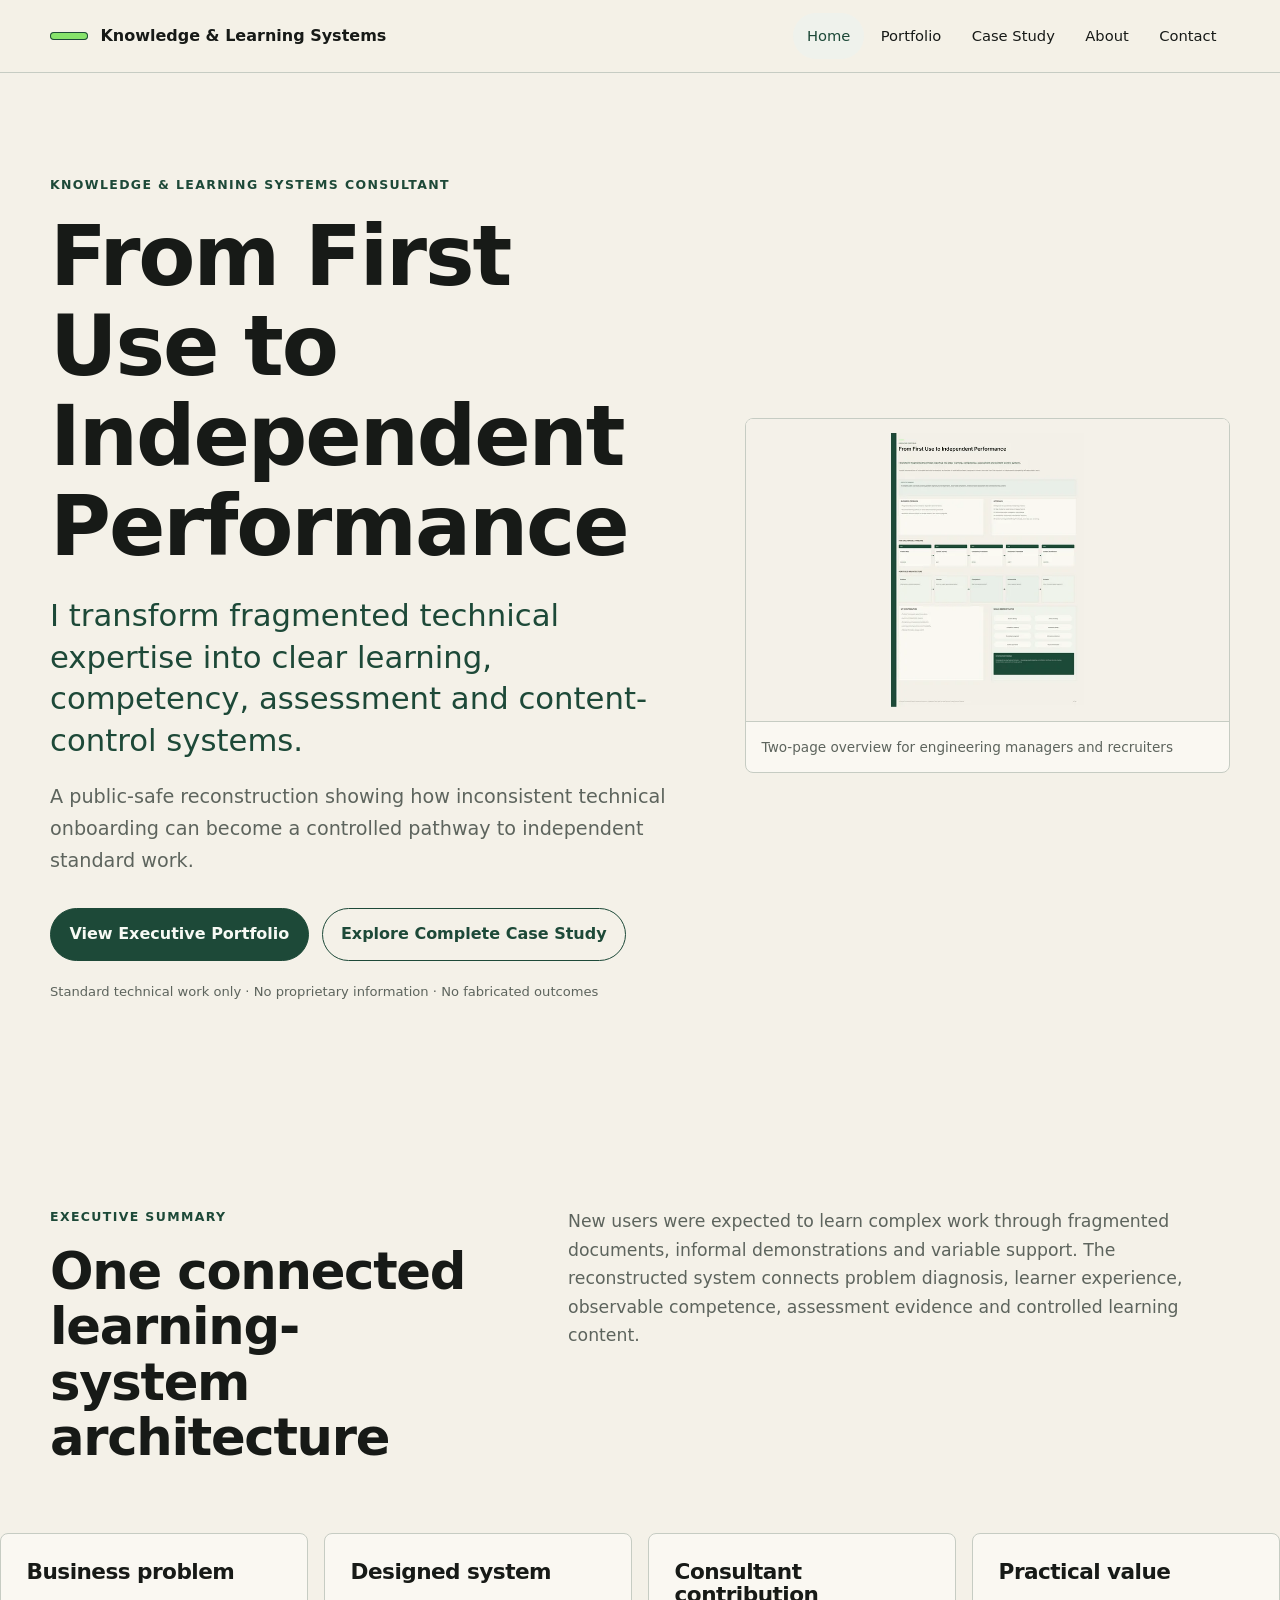
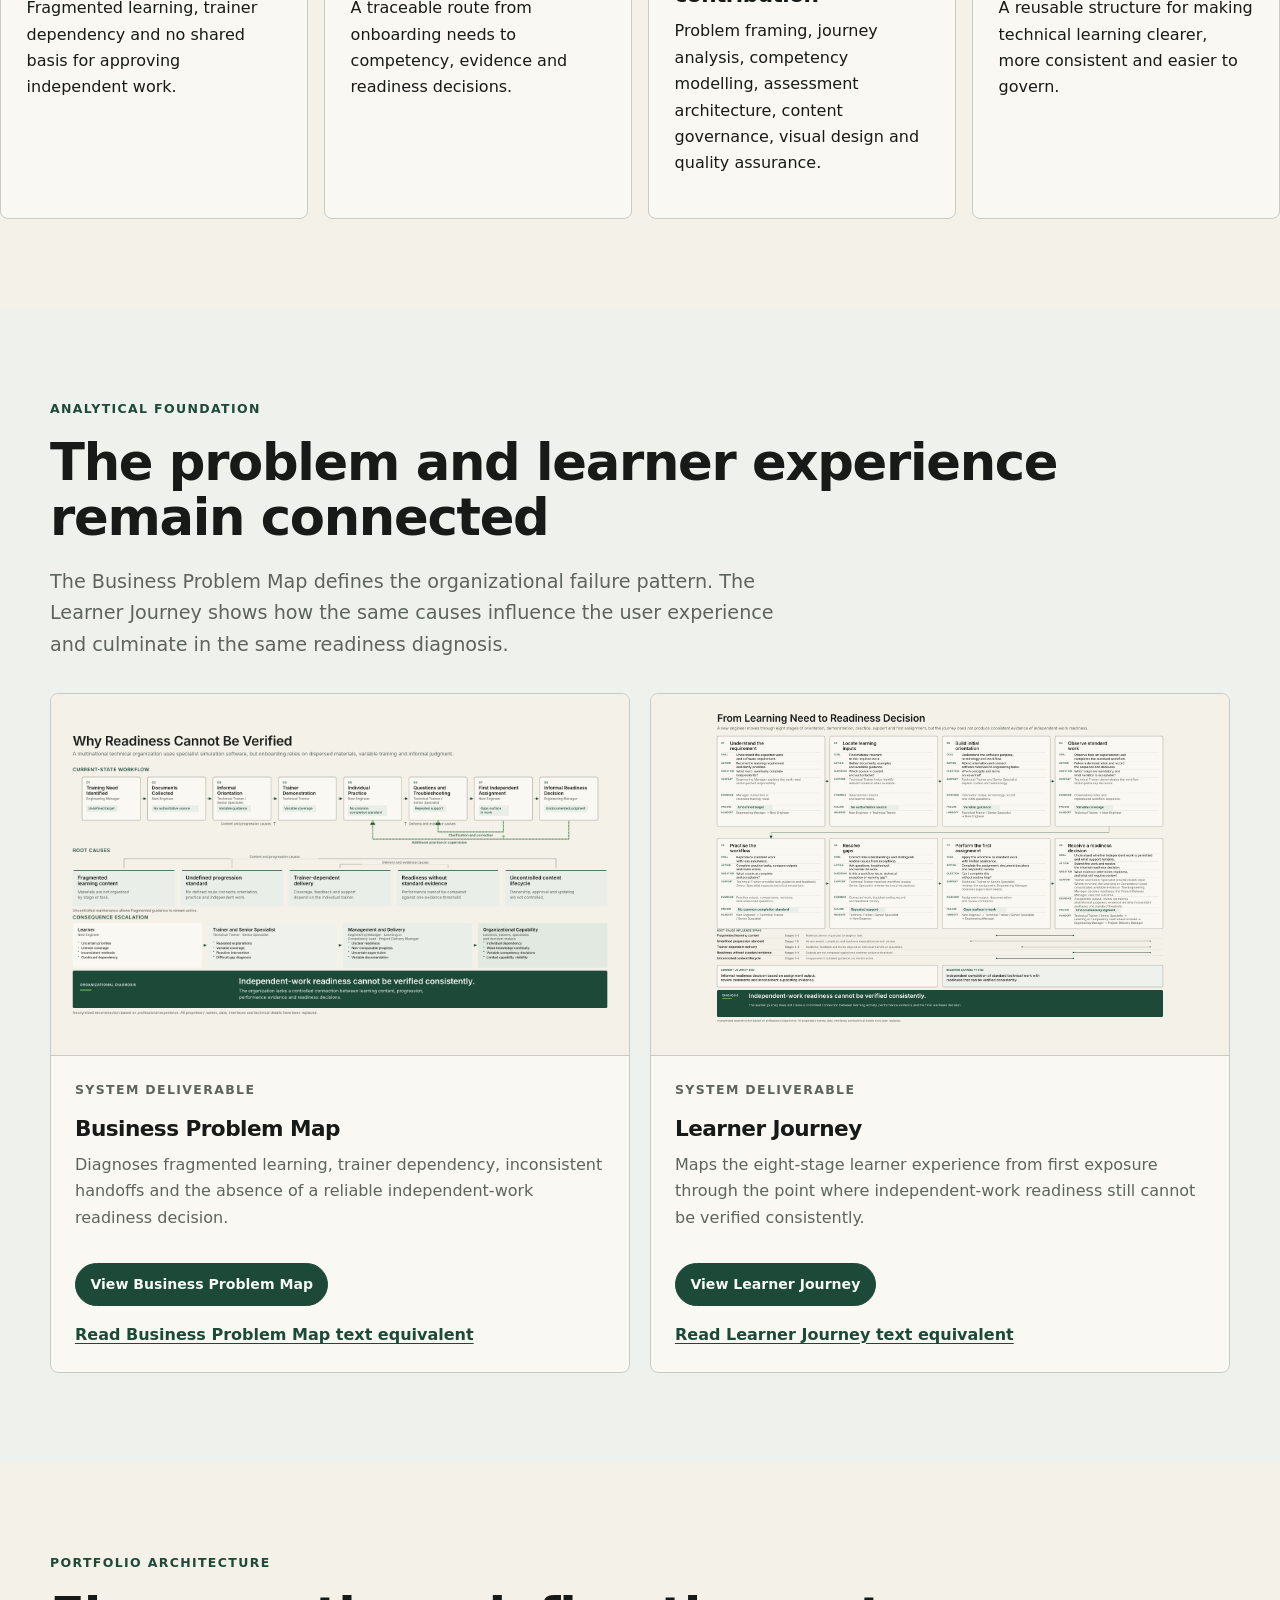
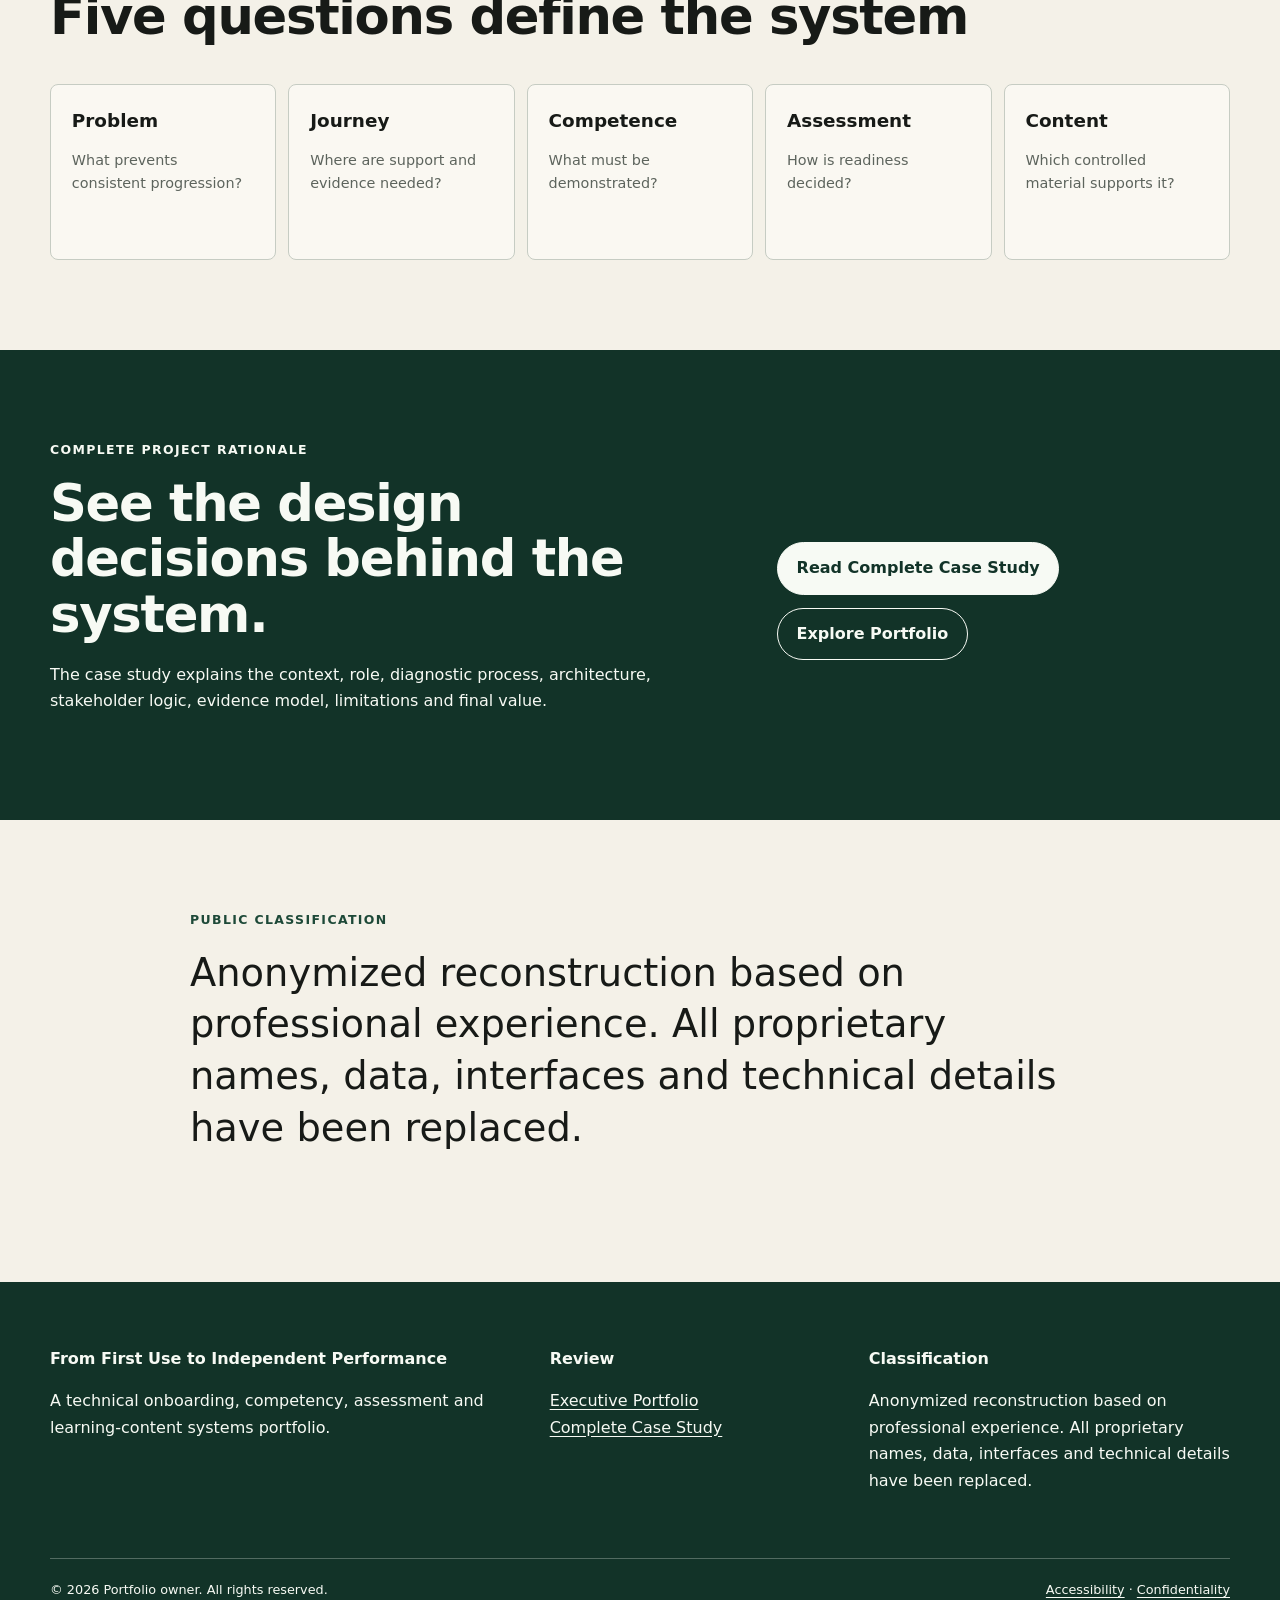
==== index.html @ 9b37e580 "Add files via upload" ====
<!doctype html>
<html lang="en">
<head>
  <meta charset="utf-8">
  <meta name="viewport" content="width=device-width, initial-scale=1">
  <title>From First Use to Independent Performance</title>
  <meta name="description" content="Recruiter-focused consulting portfolio for technical onboarding, competency architecture, assessment design and controlled learning content.">
  <meta name="robots" content="index, follow">
  <meta name="theme-color" content="#1D4938">
  <link rel="canonical" href="https://mushfigy.github.io/knowledge-learning-systems-portfolio/">
  <link rel="icon" href="favicon.svg" type="image/svg+xml">
  <link rel="icon" href="favicon-32.png" sizes="32x32" type="image/png">
  <link rel="apple-touch-icon" href="apple-touch-icon.png">
  <link rel="manifest" href="site.webmanifest">
  <link rel="stylesheet" href="styles.css">
  <meta property="og:type" content="website">
  <meta property="og:title" content="From First Use to Independent Performance">
  <meta property="og:description" content="Recruiter-focused consulting portfolio for technical onboarding, competency architecture, assessment design and controlled learning content.">
  <meta property="og:url" content="https://mushfigy.github.io/knowledge-learning-systems-portfolio/">
  <meta property="og:image" content="https://mushfigy.github.io/knowledge-learning-systems-portfolio/og-image.png">
  <meta property="og:image:width" content="1200">
  <meta property="og:image:height" content="630">
  <meta property="og:site_name" content="From First Use to Independent Performance">
  <meta name="twitter:card" content="summary_large_image">
  <meta name="twitter:title" content="From First Use to Independent Performance">
  <meta name="twitter:description" content="Recruiter-focused consulting portfolio for technical onboarding, competency architecture, assessment design and controlled learning content.">
  <meta name="twitter:image" content="https://mushfigy.github.io/knowledge-learning-systems-portfolio/og-image.png">
</head>
<body>
<a class="skip-link" href="#main-content">Skip to main content</a>
<header class="site-header">
  <div class="container header-inner">
    <a class="site-mark" href="index.html" aria-label="From First Use to Independent Performance — home">
      <span class="site-mark__bar" aria-hidden="true"></span>
      <span>Knowledge &amp; Learning Systems</span>
    </a>
    <nav aria-label="Primary navigation"><ul class="nav-list"><li><a href="index.html" aria-current="page">Home</a></li>
<li><a href="portfolio.html">Portfolio</a></li>
<li><a href="case-study.html">Case Study</a></li>
<li><a href="about.html">About</a></li>
<li><a href="contact.html">Contact</a></li></ul></nav>
  </div>
</header>
<main id="main-content">
<section class="hero"><div class="container hero-grid"><div class="hero-copy"><p class="eyebrow">Knowledge &amp; Learning Systems Consultant</p><h1>From First Use to Independent Performance</h1><p class="hero-value">I transform fragmented technical expertise into clear learning, competency, assessment and content-control systems.</p><p class="hero-summary">A public-safe reconstruction showing how inconsistent technical onboarding can become a controlled pathway to independent standard work.</p><div class="button-row"><a class="button" href="Executive_Portfolio.pdf">View Executive Portfolio</a><a class="button button--secondary" href="case-study.html">Explore Complete Case Study</a></div><p class="microcopy">Standard technical work only · No proprietary information · No fabricated outcomes</p></div><figure class="hero-visual"><img src="Executive_Portfolio.webp" alt="First page of the recruiter-first executive portfolio"><figcaption>Two-page overview for engineering managers and recruiters</figcaption></figure></div></section>
<section class="section"><div class="container split-intro"><div><p class="eyebrow">Executive summary</p><h2>One connected learning-system architecture</h2></div><div class="prose"><p>New users were expected to learn complex work through fragmented documents, informal demonstrations and variable support. The reconstructed system connects problem diagnosis, learner experience, observable competence, assessment evidence and controlled learning content.</p></div></div><div class="summary-grid summary-grid--four"><article class="summary-card"><h3>Business problem</h3><p>Fragmented learning, trainer dependency and no shared basis for approving independent work.</p></article><article class="summary-card"><h3>Designed system</h3><p>A traceable route from onboarding needs to competency, evidence and readiness decisions.</p></article><article class="summary-card"><h3>Consultant contribution</h3><p>Problem framing, journey analysis, competency modelling, assessment architecture, content governance, visual design and quality assurance.</p></article><article class="summary-card"><h3>Practical value</h3><p>A reusable structure for making technical learning clearer, more consistent and easier to govern.</p></article></div></section>
<section class="section section--muted"><div class="container"><p class="eyebrow">Analytical foundation</p><h2>The problem and learner experience remain connected</h2><p class="section-intro">The Business Problem Map defines the organizational failure pattern. The Learner Journey shows how the same causes influence the user experience and culminate in the same readiness diagnosis.</p><div class="gallery-grid gallery-grid--two"><article class="deliverable-card" id="business-problem-map">
  <div class="deliverable-card__image"><img src="Business_Problem_Map.png" alt="Business Problem Map showing the fragmented onboarding workflow, stakeholder dependencies, failure points and readiness gap." loading="lazy"></div>
  <div class="deliverable-card__content"><p class="eyebrow">System deliverable</p><h3>Business Problem Map</h3><p>Diagnoses fragmented learning, trainer dependency, inconsistent handoffs and the absence of a reliable independent-work readiness decision.</p><div class="card-actions"><a class="button button--small" href="Business_Problem_Map.pdf">View Business Problem Map</a><a class="text-link" href="Business_Problem_Map_Public_Copy.txt">Read Business Problem Map text equivalent</a></div></div>
</article><article class="deliverable-card" id="learner-journey">
  <div class="deliverable-card__image"><img src="Learner_Journey.png" alt="Learner Journey showing eight stages, support needs, root-cause influence spans, journey-end comparison and the readiness diagnosis." loading="lazy"></div>
  <div class="deliverable-card__content"><p class="eyebrow">System deliverable</p><h3>Learner Journey</h3><p>Maps the eight-stage learner experience from first exposure through the point where independent-work readiness still cannot be verified consistently.</p><div class="card-actions"><a class="button button--small" href="Learner_Journey.pdf">View Learner Journey</a><a class="text-link" href="Learner_Journey_Public_Copy.txt">Read Learner Journey text equivalent</a></div></div>
</article></div></div></section>
<section class="section"><div class="container"><p class="eyebrow">Portfolio architecture</p><h2>Five questions define the system</h2><div class="architecture-flow"><div><strong>Problem</strong><p>What prevents consistent progression?</p></div><div><strong>Journey</strong><p>Where are support and evidence needed?</p></div><div><strong>Competence</strong><p>What must be demonstrated?</p></div><div><strong>Assessment</strong><p>How is readiness decided?</p></div><div><strong>Content</strong><p>Which controlled material supports it?</p></div></div></div></section>
<section class="section section--dark"><div class="container cta-grid"><div><p class="eyebrow eyebrow--light">Complete project rationale</p><h2>See the design decisions behind the system.</h2><p>The case study explains the context, role, diagnostic process, architecture, stakeholder logic, evidence model, limitations and final value.</p></div><div class="button-row"><a class="button button--light" href="Complete_Case_Study.pdf">Read Complete Case Study</a><a class="button button--outline-light" href="portfolio.html">Explore Portfolio</a></div></div></section>
<section class="section"><div class="container statement"><p class="eyebrow">Public classification</p><p class="statement-copy">Anonymized reconstruction based on professional experience. All proprietary names, data, interfaces and technical details have been replaced.</p></div></section>
</main>
<footer class="site-footer">
  <div class="container footer-grid">
    <div><p class="footer-title">From First Use to Independent Performance</p><p>A technical onboarding, competency, assessment and learning-content systems portfolio.</p></div>
    <div><p class="footer-title">Review</p><p><a href="Executive_Portfolio.pdf">Executive Portfolio</a><br><a href="Complete_Case_Study.pdf">Complete Case Study</a></p></div>
    <div><p class="footer-title">Classification</p><p>Anonymized reconstruction based on professional experience. All proprietary names, data, interfaces and technical details have been replaced.</p></div>
  </div>
  <div class="container footer-bottom"><span>© 2026 Portfolio owner. All rights reserved.</span><span><a href="contact.html#accessibility">Accessibility</a> · <a href="contact.html#confidentiality">Confidentiality</a></span></div>
</footer>
</body>
</html>
---- styles.css ----
/* Project 1 — final public website */
:root{--bg:#F4F1E8;--text:#171A17;--green:#1D4938;--green-deep:#123328;--accent:#86E36B;--surface:#FAF8F2;--surface-muted:#EFF2EC;--surface-mid:#E2E9E0;--secondary:#5D645D;--rule:#C6CCC3;--white:#F7FAF4;--max-width:1180px;--radius:8px}
*,*::before,*::after{box-sizing:border-box}html{scroll-behavior:smooth}body{margin:0;background:var(--bg);color:var(--text);font-family:"Inter",ui-sans-serif,system-ui,-apple-system,"Segoe UI",sans-serif;font-size:1rem;line-height:1.65;text-rendering:optimizeLegibility}img{display:block;max-width:100%;height:auto}a{color:var(--green);text-underline-offset:.2em}a:hover{text-decoration-thickness:2px}:focus-visible{outline:3px solid var(--accent);outline-offset:4px}.container{width:min(calc(100% - 2rem),var(--max-width));margin-inline:auto}.skip-link{position:absolute;top:-5rem;left:1rem;z-index:1000;padding:.75rem 1rem;background:var(--green-deep);color:var(--white)}.skip-link:focus{top:1rem}.site-header{position:sticky;top:0;z-index:50;border-bottom:1px solid var(--rule);background:rgba(244,241,232,.96)}.header-inner{min-height:4.5rem;display:flex;align-items:center;justify-content:space-between;gap:2rem}.site-mark{display:inline-flex;align-items:center;gap:.75rem;color:var(--text);font-weight:600;text-decoration:none}.site-mark__bar{display:inline-block;width:2.4rem;height:.45rem;border-radius:999px;background:var(--accent);box-shadow:inset 0 0 0 1px var(--green)}.nav-list{display:flex;flex-wrap:wrap;gap:.2rem;margin:0;padding:0;list-style:none}.nav-list a{display:block;padding:.65rem .85rem;border-radius:999px;color:var(--text);font-size:.92rem;font-weight:500;text-decoration:none}.nav-list a:hover,.nav-list a[aria-current="page"]{background:var(--surface-muted);color:var(--green)}.hero,.page-hero{padding:clamp(4rem,8vw,8rem) 0}.hero{min-height:76vh;display:grid;align-items:center}.hero-grid,.page-hero-grid{display:grid;grid-template-columns:minmax(0,1.12fr) minmax(320px,.88fr);gap:clamp(2.5rem,6vw,6rem);align-items:center}h1,h2,h3{margin-top:0;line-height:1.08;letter-spacing:-.025em}h1{max-width:14ch;margin-bottom:1.5rem;font-size:clamp(3rem,6.5vw,6rem);font-weight:600}.page-hero h1{max-width:18ch;font-size:clamp(2.8rem,5.5vw,5.2rem)}h2{margin-bottom:1.25rem;font-size:clamp(2rem,4vw,3.6rem);font-weight:600}h3{margin-bottom:.75rem;font-size:1.35rem;font-weight:600}p{margin-top:0}.eyebrow{margin-bottom:1rem;color:var(--green);font-size:.78rem;font-weight:600;letter-spacing:.11em;text-transform:uppercase}.eyebrow--light{color:var(--accent)}.hero-value{max-width:34ch;margin-bottom:1.25rem;color:var(--green);font-size:clamp(1.45rem,2.4vw,2rem);font-weight:500;line-height:1.35}.hero-summary,.page-intro,.section-intro{max-width:62ch;color:var(--secondary);font-size:clamp(1.05rem,1.5vw,1.25rem)}.hero-visual,.page-preview{margin:0;border:1px solid var(--rule);border-radius:var(--radius);background:var(--surface);overflow:hidden}.hero-visual img,.page-preview img{width:100%;aspect-ratio:8/5;object-fit:contain;background:var(--bg)}.hero-visual figcaption{padding:.85rem 1rem;border-top:1px solid var(--rule);color:var(--secondary);font-size:.85rem}.button-row{display:flex;flex-wrap:wrap;gap:.8rem;margin-top:2rem}.button{display:inline-flex;align-items:center;justify-content:center;min-height:3rem;padding:.75rem 1.15rem;border:1px solid var(--green);border-radius:999px;background:var(--green);color:var(--white);font-weight:600;text-align:center;text-decoration:none}.button:hover{background:var(--green-deep)}.button--secondary{background:transparent;color:var(--green)}.button--secondary:hover{background:var(--surface-muted)}.button--small{min-height:2.5rem;padding:.55rem .9rem;font-size:.88rem}.button--light{border-color:var(--white);background:var(--white);color:var(--green-deep)}.button--outline-light{border-color:var(--white);background:transparent;color:var(--white)}.microcopy{margin-top:1.25rem;color:var(--secondary);font-size:.82rem}.section{padding:clamp(4rem,7vw,7rem) 0}.section--muted{background:var(--surface-muted)}.section--dark{background:var(--green-deep);color:var(--white)}.section--dark h2,.section--dark h3,.section--dark p{color:inherit}.split-intro,.two-column{display:grid;grid-template-columns:minmax(0,.8fr) minmax(0,1.2fr);gap:clamp(2rem,6vw,6rem);align-items:start}.prose{max-width:65ch;color:var(--secondary);font-size:1.08rem}.summary-grid,.three-column,.capability-grid{display:grid;grid-template-columns:repeat(3,minmax(0,1fr));gap:1rem;margin-top:3rem}.summary-grid--four{grid-template-columns:repeat(4,minmax(0,1fr))}.summary-card,.three-column article,.capability-grid article{padding:1.6rem;border:1px solid var(--rule);border-radius:var(--radius);background:var(--surface)}.architecture-flow,.method-strip{display:grid;grid-template-columns:repeat(5,minmax(0,1fr));gap:.75rem;margin-top:2.5rem}.architecture-flow div,.method-strip div{min-height:11rem;padding:1.3rem;border:1px solid var(--rule);border-radius:var(--radius);background:var(--surface)}.architecture-flow strong,.method-strip strong{display:block;margin-bottom:.75rem;font-size:1.15rem}.architecture-flow p,.method-strip p{color:var(--secondary);font-size:.9rem}.section-heading{display:flex;align-items:end;justify-content:space-between;gap:2rem;margin-bottom:2rem}.gallery-grid{display:grid;grid-template-columns:repeat(3,minmax(0,1fr));gap:1.25rem}.gallery-grid--two{grid-template-columns:repeat(2,minmax(0,1fr));margin-top:2rem}.gallery-grid--all{grid-template-columns:repeat(2,minmax(0,1fr))}.deliverable-card{display:flex;flex-direction:column;border:1px solid var(--rule);border-radius:var(--radius);background:var(--surface);overflow:hidden}.deliverable-card__image{border-bottom:1px solid var(--rule);background:var(--bg)}.deliverable-card__image img{width:100%;aspect-ratio:8/5;object-fit:contain;background:var(--bg)}.deliverable-card__content{display:flex;flex:1;flex-direction:column;padding:1.5rem}.deliverable-card__content p{color:var(--secondary)}.card-question{color:var(--text)!important;font-weight:500}.card-actions{display:flex;flex-wrap:wrap;align-items:center;gap:1rem;margin-top:auto;padding-top:1rem}.text-link{font-weight:600}.cta-grid{display:grid;grid-template-columns:minmax(0,1.2fr) minmax(260px,.8fr);gap:3rem;align-items:center}.statement{max-width:900px}.statement-copy{font-size:clamp(1.55rem,3vw,2.6rem);font-weight:500;line-height:1.35}.timeline{display:grid;grid-template-columns:repeat(4,minmax(0,1fr));gap:.65rem;margin-top:2rem}.timeline-item{border:1px solid var(--rule);border-radius:var(--radius);background:var(--surface)}.timeline-item[open]{grid-column:span 2;background:var(--bg)}.timeline-item summary{min-height:7rem;padding:1rem;cursor:pointer;list-style:none}.timeline-item summary::-webkit-details-marker{display:none}.timeline-item summary strong{display:block;line-height:1.2}.timeline-item>p,.timeline-item>a{margin-inline:1rem}.timeline-item>a{display:inline-block;margin-bottom:1rem}.process-list{display:grid;gap:.8rem;margin:2.5rem 0 0;padding:0;list-style:none}.process-list li{display:grid;grid-template-columns:auto minmax(0,1fr);gap:1.2rem;padding:1.25rem;border:1px solid var(--rule);border-radius:var(--radius);background:var(--surface)}.process-list>li>span{display:inline-flex;align-items:center;justify-content:center;width:2.2rem;height:2.2rem;border-radius:50%;background:var(--green);color:var(--white);font-size:.82rem;font-weight:600}.process-list h3{margin-bottom:.3rem}.process-list p{margin-bottom:0;color:var(--secondary)}.decision-grid{display:grid;grid-template-columns:repeat(5,minmax(0,1fr));gap:.8rem;margin-top:2rem}.decision-grid article{padding:1.3rem;border:1px solid rgba(247,250,244,.32);border-radius:var(--radius)}.challenge-grid{display:grid;grid-template-columns:repeat(2,minmax(0,1fr));gap:1rem;margin-top:2.5rem}.challenge-grid article{padding:1.5rem;border:1px solid var(--rule);border-radius:var(--radius);background:var(--surface)}.capability-grid{grid-template-columns:repeat(4,minmax(0,1fr))}.boundary-grid{display:grid;grid-template-columns:repeat(3,minmax(0,1fr));gap:.8rem;margin-top:2rem}.boundary-grid p{margin:0;padding:1rem;border:1px solid rgba(247,250,244,.32);border-radius:var(--radius)}.tag-list{display:flex;flex-wrap:wrap;gap:.7rem;margin-top:2rem}.tag-list span{padding:.65rem .9rem;border:1px solid var(--rule);border-radius:999px;background:var(--surface);font-weight:500}.contact-grid{display:grid;grid-template-columns:repeat(2,minmax(0,1fr));gap:1.25rem}.contact-card{padding:clamp(1.5rem,4vw,3rem);border:1px solid var(--rule);border-radius:var(--radius);background:var(--surface)}.contact-card--dark{background:var(--green-deep);color:var(--white)}.contact-card--dark h2,.contact-card--dark p{color:var(--white)}.site-footer{padding:4rem 0 1.5rem;background:var(--green-deep);color:var(--white)}.site-footer a{color:var(--white)}.footer-grid{display:grid;grid-template-columns:1.25fr .75fr 1fr;gap:3rem}.footer-title{font-weight:600}.footer-grid p{color:var(--white)}.footer-bottom{display:flex;justify-content:space-between;gap:1rem;margin-top:3rem;padding-top:1.25rem;border-top:1px solid rgba(247,250,244,.28);font-size:.8rem}@media(max-width:980px){.hero-grid,.page-hero-grid,.split-intro,.two-column,.cta-grid{grid-template-columns:1fr}.summary-grid,.summary-grid--four,.three-column,.capability-grid,.gallery-grid,.gallery-grid--all,.gallery-grid--two,.challenge-grid,.contact-grid{grid-template-columns:repeat(2,minmax(0,1fr))}.architecture-flow,.method-strip,.decision-grid{grid-template-columns:repeat(2,minmax(0,1fr))}.timeline{grid-template-columns:repeat(2,minmax(0,1fr))}.boundary-grid{grid-template-columns:repeat(2,minmax(0,1fr))}.footer-grid{grid-template-columns:1fr 1fr}}@media(max-width:680px){.header-inner{align-items:flex-start;flex-direction:column;gap:.6rem;padding-block:.8rem}.nav-list{gap:0}.nav-list a{padding:.5rem .6rem;font-size:.82rem}.hero{min-height:auto}.summary-grid,.summary-grid--four,.three-column,.capability-grid,.gallery-grid,.gallery-grid--all,.gallery-grid--two,.architecture-flow,.method-strip,.timeline,.decision-grid,.challenge-grid,.boundary-grid,.contact-grid,.footer-grid{grid-template-columns:1fr}.timeline-item[open]{grid-column:auto}.section-heading,.footer-bottom{align-items:flex-start;flex-direction:column}.button{width:100%}}@media(prefers-reduced-motion:reduce){html{scroll-behavior:auto}*,*::before,*::after{scroll-behavior:auto!important;transition:none!important;animation:none!important}}@media print{.site-header,.site-footer,.button-row,.button{display:none!important}body{background:white;color:black}.section,.hero,.page-hero{padding:2rem 0}}
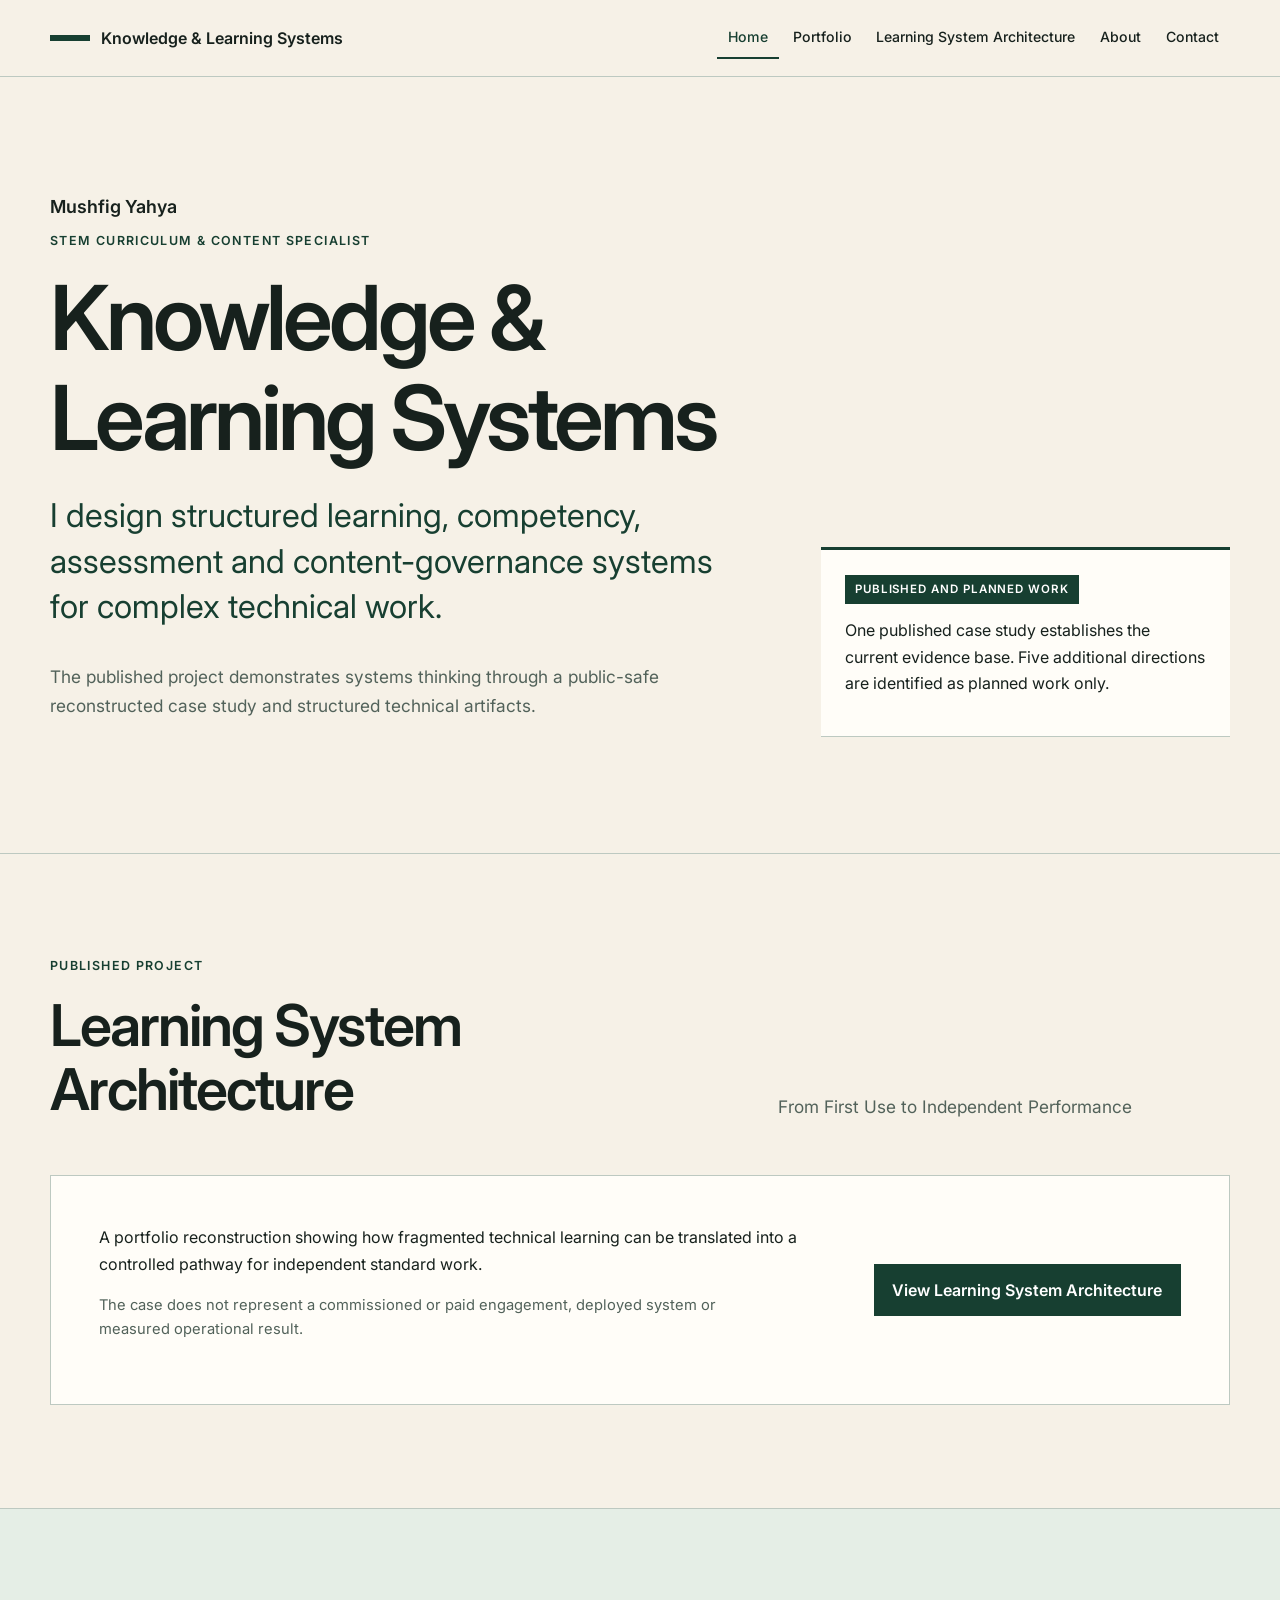
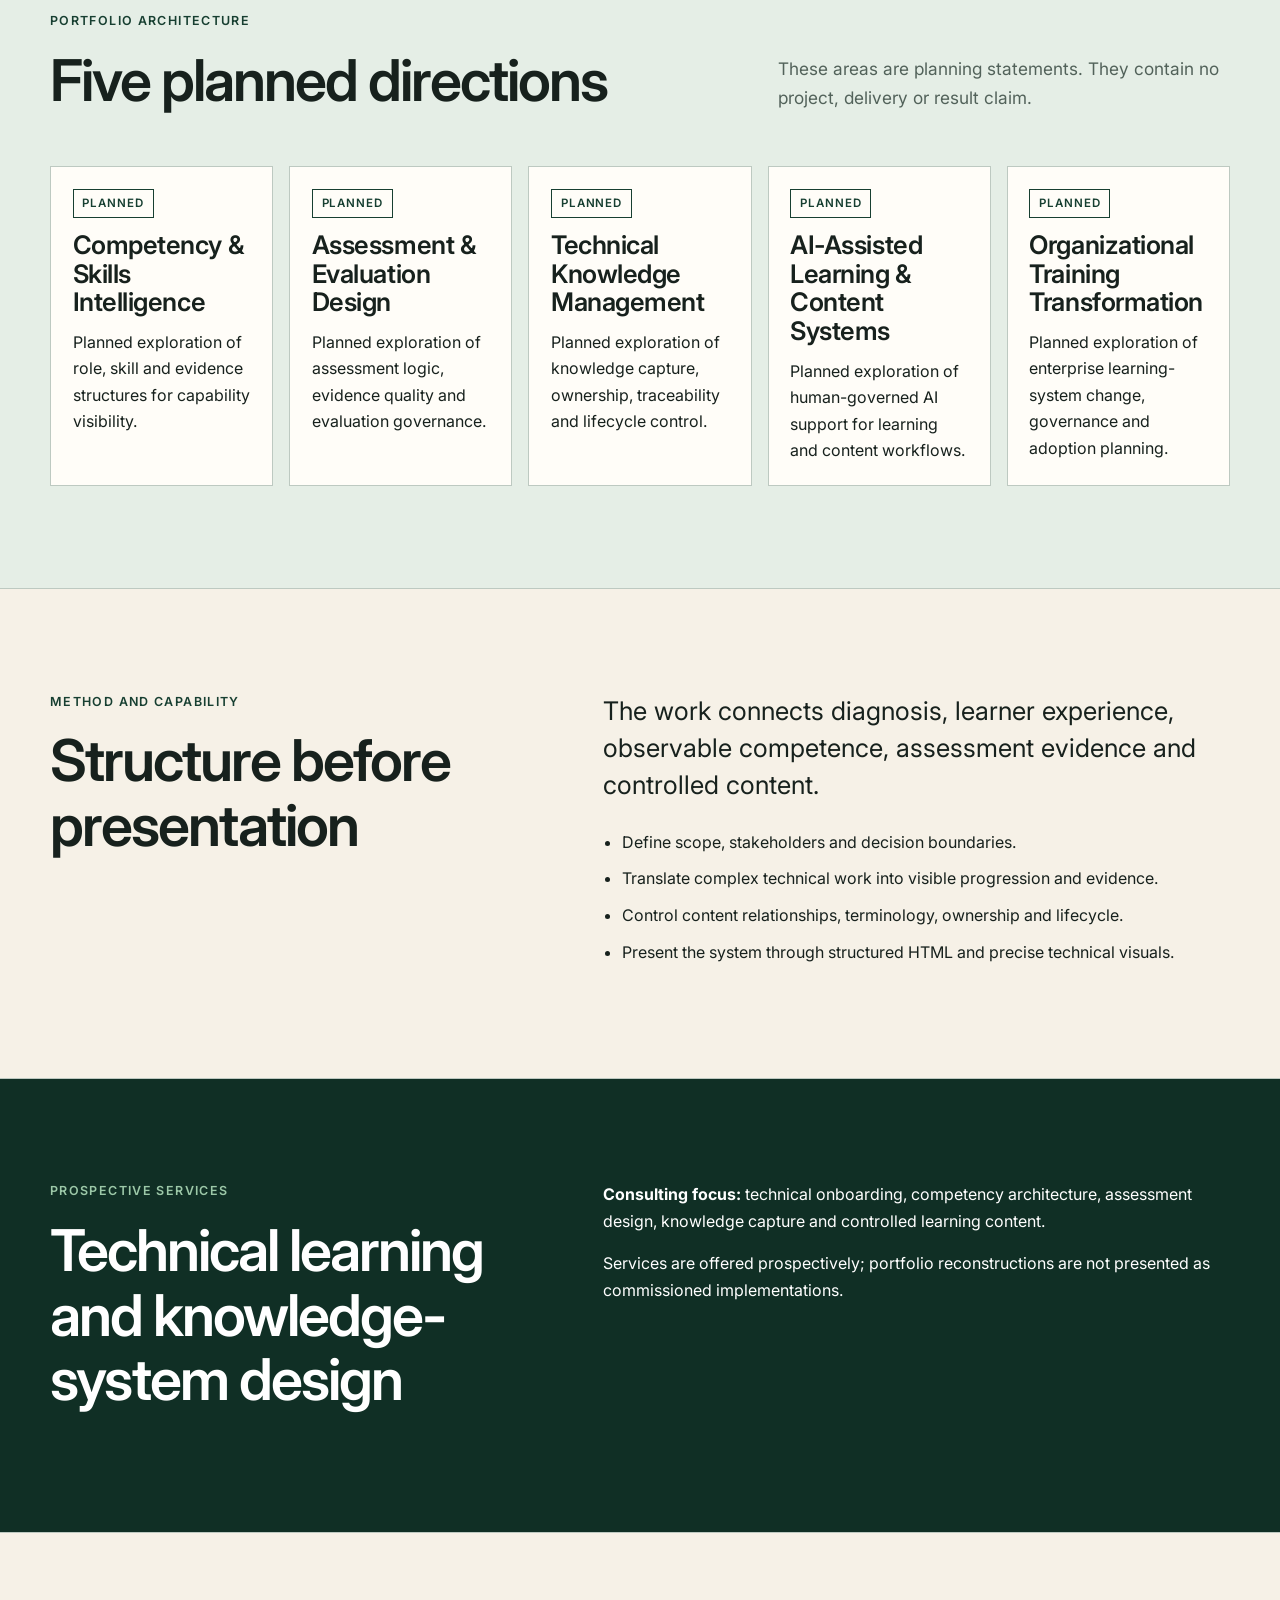
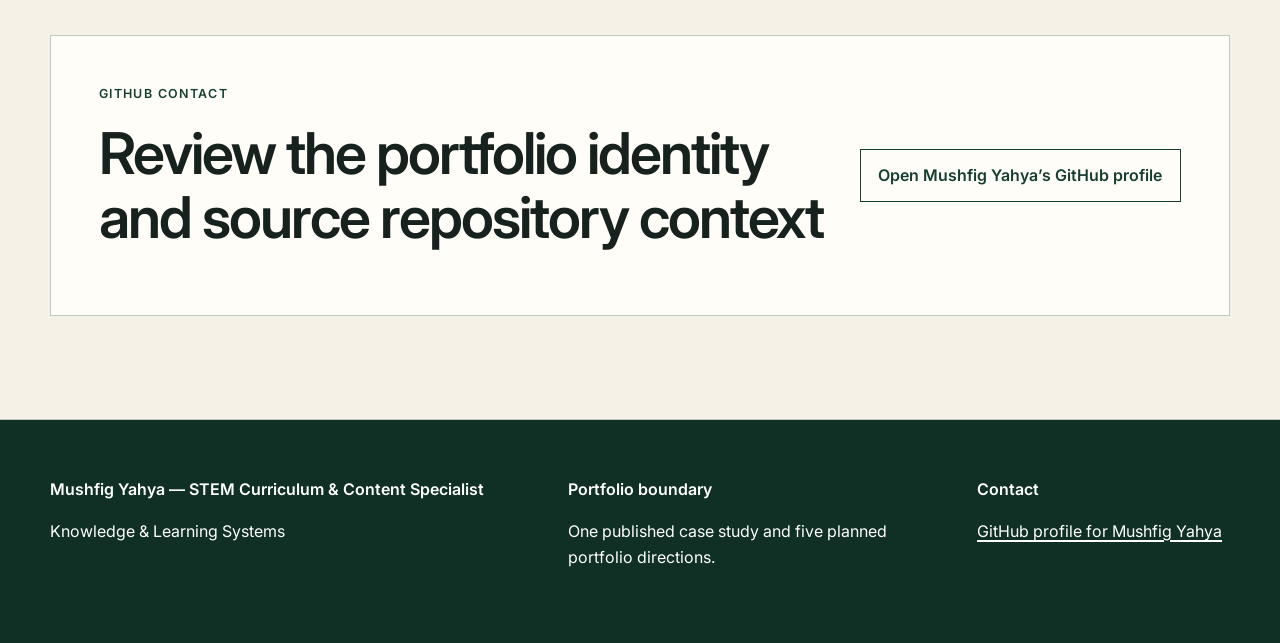
==== commit 1f224f76: "Publish Knowledge & Learning Systems portfolio" ====
--- a/index.html
+++ b/index.html
@@ -3,65 +3,133 @@
 <head>
   <meta charset="utf-8">
   <meta name="viewport" content="width=device-width, initial-scale=1">
-  <title>From First Use to Independent Performance</title>
-  <meta name="description" content="Recruiter-focused consulting portfolio for technical onboarding, competency architecture, assessment design and controlled learning content.">
+  <title>Knowledge &amp; Learning Systems | Mushfig Yahya</title>
+  <meta name="description" content="Portfolio of published and planned work in technical learning, competency, assessment, knowledge management and organizational capability.">
   <meta name="robots" content="index, follow">
-  <meta name="theme-color" content="#1D4938">
+  <meta name="theme-color" content="#173f31">
   <link rel="canonical" href="https://mushfigy.github.io/knowledge-learning-systems-portfolio/">
   <link rel="icon" href="favicon.svg" type="image/svg+xml">
   <link rel="icon" href="favicon-32.png" sizes="32x32" type="image/png">
   <link rel="apple-touch-icon" href="apple-touch-icon.png">
   <link rel="manifest" href="site.webmanifest">
+  <link rel="preconnect" href="https://fonts.googleapis.com">
+  <link rel="preconnect" href="https://fonts.gstatic.com" crossorigin>
+  <link href="https://fonts.googleapis.com/css2?family=Inter:wght@400;500;600&display=swap" rel="stylesheet">
   <link rel="stylesheet" href="styles.css">
   <meta property="og:type" content="website">
-  <meta property="og:title" content="From First Use to Independent Performance">
-  <meta property="og:description" content="Recruiter-focused consulting portfolio for technical onboarding, competency architecture, assessment design and controlled learning content.">
+  <meta property="og:title" content="Knowledge &amp; Learning Systems | Mushfig Yahya">
+  <meta property="og:description" content="Portfolio of published and planned work in technical learning, competency, assessment, knowledge management and organizational capability.">
   <meta property="og:url" content="https://mushfigy.github.io/knowledge-learning-systems-portfolio/">
-  <meta property="og:image" content="https://mushfigy.github.io/knowledge-learning-systems-portfolio/og-image.png">
-  <meta property="og:image:width" content="1200">
-  <meta property="og:image:height" content="630">
-  <meta property="og:site_name" content="From First Use to Independent Performance">
-  <meta name="twitter:card" content="summary_large_image">
-  <meta name="twitter:title" content="From First Use to Independent Performance">
-  <meta name="twitter:description" content="Recruiter-focused consulting portfolio for technical onboarding, competency architecture, assessment design and controlled learning content.">
-  <meta name="twitter:image" content="https://mushfigy.github.io/knowledge-learning-systems-portfolio/og-image.png">
+  <meta property="og:site_name" content="Knowledge &amp; Learning Systems">
+  <meta name="twitter:card" content="summary">
+  <meta name="twitter:title" content="Knowledge &amp; Learning Systems | Mushfig Yahya">
+  <meta name="twitter:description" content="Portfolio of published and planned work in technical learning, competency, assessment, knowledge management and organizational capability.">
 </head>
 <body>
 <a class="skip-link" href="#main-content">Skip to main content</a>
 <header class="site-header">
-  <div class="container header-inner">
-    <a class="site-mark" href="index.html" aria-label="From First Use to Independent Performance — home">
-      <span class="site-mark__bar" aria-hidden="true"></span>
+  <div class="shell header-grid">
+    <a class="site-mark" href="index.html" aria-label="Knowledge &amp; Learning Systems portfolio home">
+      <span class="site-mark__rule" aria-hidden="true"></span>
       <span>Knowledge &amp; Learning Systems</span>
     </a>
-    <nav aria-label="Primary navigation"><ul class="nav-list"><li><a href="index.html" aria-current="page">Home</a></li>
-<li><a href="portfolio.html">Portfolio</a></li>
-<li><a href="case-study.html">Case Study</a></li>
-<li><a href="about.html">About</a></li>
-<li><a href="contact.html">Contact</a></li></ul></nav>
+    <nav aria-label="Primary navigation">
+      <ul class="nav-list"><li><a href="index.html" aria-current="page">Home</a></li><li><a href="portfolio.html">Portfolio</a></li><li><a href="learning-system-architecture.html">Learning System Architecture</a></li><li><a href="about.html">About</a></li><li><a href="contact.html">Contact</a></li></ul>
+    </nav>
   </div>
 </header>
 <main id="main-content">
-<section class="hero"><div class="container hero-grid"><div class="hero-copy"><p class="eyebrow">Knowledge &amp; Learning Systems Consultant</p><h1>From First Use to Independent Performance</h1><p class="hero-value">I transform fragmented technical expertise into clear learning, competency, assessment and content-control systems.</p><p class="hero-summary">A public-safe reconstruction showing how inconsistent technical onboarding can become a controlled pathway to independent standard work.</p><div class="button-row"><a class="button" href="Executive_Portfolio.pdf">View Executive Portfolio</a><a class="button button--secondary" href="case-study.html">Explore Complete Case Study</a></div><p class="microcopy">Standard technical work only · No proprietary information · No fabricated outcomes</p></div><figure class="hero-visual"><img src="Executive_Portfolio.webp" alt="First page of the recruiter-first executive portfolio"><figcaption>Two-page overview for engineering managers and recruiters</figcaption></figure></div></section>
-<section class="section"><div class="container split-intro"><div><p class="eyebrow">Executive summary</p><h2>One connected learning-system architecture</h2></div><div class="prose"><p>New users were expected to learn complex work through fragmented documents, informal demonstrations and variable support. The reconstructed system connects problem diagnosis, learner experience, observable competence, assessment evidence and controlled learning content.</p></div></div><div class="summary-grid summary-grid--four"><article class="summary-card"><h3>Business problem</h3><p>Fragmented learning, trainer dependency and no shared basis for approving independent work.</p></article><article class="summary-card"><h3>Designed system</h3><p>A traceable route from onboarding needs to competency, evidence and readiness decisions.</p></article><article class="summary-card"><h3>Consultant contribution</h3><p>Problem framing, journey analysis, competency modelling, assessment architecture, content governance, visual design and quality assurance.</p></article><article class="summary-card"><h3>Practical value</h3><p>A reusable structure for making technical learning clearer, more consistent and easier to govern.</p></article></div></section>
-<section class="section section--muted"><div class="container"><p class="eyebrow">Analytical foundation</p><h2>The problem and learner experience remain connected</h2><p class="section-intro">The Business Problem Map defines the organizational failure pattern. The Learner Journey shows how the same causes influence the user experience and culminate in the same readiness diagnosis.</p><div class="gallery-grid gallery-grid--two"><article class="deliverable-card" id="business-problem-map">
-  <div class="deliverable-card__image"><img src="Business_Problem_Map.png" alt="Business Problem Map showing the fragmented onboarding workflow, stakeholder dependencies, failure points and readiness gap." loading="lazy"></div>
-  <div class="deliverable-card__content"><p class="eyebrow">System deliverable</p><h3>Business Problem Map</h3><p>Diagnoses fragmented learning, trainer dependency, inconsistent handoffs and the absence of a reliable independent-work readiness decision.</p><div class="card-actions"><a class="button button--small" href="Business_Problem_Map.pdf">View Business Problem Map</a><a class="text-link" href="Business_Problem_Map_Public_Copy.txt">Read Business Problem Map text equivalent</a></div></div>
-</article><article class="deliverable-card" id="learner-journey">
-  <div class="deliverable-card__image"><img src="Learner_Journey.png" alt="Learner Journey showing eight stages, support needs, root-cause influence spans, journey-end comparison and the readiness diagnosis." loading="lazy"></div>
-  <div class="deliverable-card__content"><p class="eyebrow">System deliverable</p><h3>Learner Journey</h3><p>Maps the eight-stage learner experience from first exposure through the point where independent-work readiness still cannot be verified consistently.</p><div class="card-actions"><a class="button button--small" href="Learner_Journey.pdf">View Learner Journey</a><a class="text-link" href="Learner_Journey_Public_Copy.txt">Read Learner Journey text equivalent</a></div></div>
-</article></div></div></section>
-<section class="section"><div class="container"><p class="eyebrow">Portfolio architecture</p><h2>Five questions define the system</h2><div class="architecture-flow"><div><strong>Problem</strong><p>What prevents consistent progression?</p></div><div><strong>Journey</strong><p>Where are support and evidence needed?</p></div><div><strong>Competence</strong><p>What must be demonstrated?</p></div><div><strong>Assessment</strong><p>How is readiness decided?</p></div><div><strong>Content</strong><p>Which controlled material supports it?</p></div></div></div></section>
-<section class="section section--dark"><div class="container cta-grid"><div><p class="eyebrow eyebrow--light">Complete project rationale</p><h2>See the design decisions behind the system.</h2><p>The case study explains the context, role, diagnostic process, architecture, stakeholder logic, evidence model, limitations and final value.</p></div><div class="button-row"><a class="button button--light" href="Complete_Case_Study.pdf">Read Complete Case Study</a><a class="button button--outline-light" href="portfolio.html">Explore Portfolio</a></div></div></section>
-<section class="section"><div class="container statement"><p class="eyebrow">Public classification</p><p class="statement-copy">Anonymized reconstruction based on professional experience. All proprietary names, data, interfaces and technical details have been replaced.</p></div></section>
+
+<section class="hero hero--home" id="home-introduction">
+  <div class="shell hero-grid">
+    <div>
+      <p class="identity-name">Mushfig Yahya</p>
+      <p class="eyebrow">STEM Curriculum &amp; Content Specialist</p>
+      <h1>Knowledge &amp; Learning Systems</h1>
+      <p class="lead">I design structured learning, competency, assessment and content-governance systems for complex technical work.</p>
+      <p class="supporting-copy">The published project demonstrates systems thinking through a public-safe reconstructed case study and structured technical artifacts.</p>
+    </div>
+    <aside class="hero-note" aria-label="Portfolio scope">
+      <p class="status status--published">Published and planned work</p>
+      <p>One published case study establishes the current evidence base. Five additional directions are identified as planned work only.</p>
+    </aside>
+  </div>
+</section>
+<section class="section" id="featured-case-study">
+  <div class="shell">
+    <div class="section-heading">
+      <div><p class="eyebrow">Published project</p><h2>Learning System Architecture</h2></div>
+      <p class="section-intro">From First Use to Independent Performance</p>
+    </div>
+    <article class="featured-card">
+      <div>
+        <p>A portfolio reconstruction showing how fragmented technical learning can be translated into a controlled pathway for independent standard work.</p>
+        <p class="boundary-note">The case does not represent a commissioned or paid engagement, deployed system or measured operational result.</p>
+      </div>
+      <a class="button" href="learning-system-architecture.html">View Learning System Architecture</a>
+    </article>
+  </div>
+</section>
+<section class="section section--pale" id="planned-directions">
+  <div class="shell">
+    <div class="section-heading">
+      <div><p class="eyebrow">Portfolio architecture</p><h2>Five planned directions</h2></div>
+      <p class="section-intro">These areas are planning statements. They contain no project, delivery or result claim.</p>
+    </div>
+    <div class="card-grid card-grid--five">
+      <article class="direction-card"><p class="status">Planned</p><h3>Competency &amp; Skills Intelligence</h3><p>Planned exploration of role, skill and evidence structures for capability visibility.</p></article>
+      <article class="direction-card"><p class="status">Planned</p><h3>Assessment &amp; Evaluation Design</h3><p>Planned exploration of assessment logic, evidence quality and evaluation governance.</p></article>
+      <article class="direction-card"><p class="status">Planned</p><h3>Technical Knowledge Management</h3><p>Planned exploration of knowledge capture, ownership, traceability and lifecycle control.</p></article>
+      <article class="direction-card"><p class="status">Planned</p><h3>AI-Assisted Learning &amp; Content Systems</h3><p>Planned exploration of human-governed AI support for learning and content workflows.</p></article>
+      <article class="direction-card"><p class="status">Planned</p><h3>Organizational Training Transformation</h3><p>Planned exploration of enterprise learning-system change, governance and adoption planning.</p></article>
+    </div>
+  </div>
+</section>
+<section class="section" id="method-capabilities">
+  <div class="shell two-column">
+    <div><p class="eyebrow">Method and capability</p><h2>Structure before presentation</h2></div>
+    <div>
+      <p class="lead-small">The work connects diagnosis, learner experience, observable competence, assessment evidence and controlled content.</p>
+      <ul class="plain-list">
+        <li>Define scope, stakeholders and decision boundaries.</li>
+        <li>Translate complex technical work into visible progression and evidence.</li>
+        <li>Control content relationships, terminology, ownership and lifecycle.</li>
+        <li>Present the system through structured HTML and precise technical visuals.</li>
+      </ul>
+    </div>
+  </div>
+</section>
+<section class="section section--deep" id="prospective-services">
+  <div class="shell two-column">
+    <div><p class="eyebrow eyebrow--light">Prospective services</p><h2>Technical learning and knowledge-system design</h2></div>
+    <div>
+      <p><strong>Consulting focus:</strong> technical onboarding, competency architecture, assessment design, knowledge capture and controlled learning content.</p>
+      <p>Services are offered prospectively; portfolio reconstructions are not presented as commissioned implementations.</p>
+    </div>
+  </div>
+</section>
+<section class="section" id="github-contact">
+  <div class="shell contact-band">
+    <div><p class="eyebrow">GitHub contact</p><h2>Review the portfolio identity and source repository context</h2></div>
+    <a class="button button--secondary" href="https://github.com/mushfigy">Open Mushfig Yahya’s GitHub profile</a>
+  </div>
+</section>
 </main>
 <footer class="site-footer">
-  <div class="container footer-grid">
-    <div><p class="footer-title">From First Use to Independent Performance</p><p>A technical onboarding, competency, assessment and learning-content systems portfolio.</p></div>
-    <div><p class="footer-title">Review</p><p><a href="Executive_Portfolio.pdf">Executive Portfolio</a><br><a href="Complete_Case_Study.pdf">Complete Case Study</a></p></div>
-    <div><p class="footer-title">Classification</p><p>Anonymized reconstruction based on professional experience. All proprietary names, data, interfaces and technical details have been replaced.</p></div>
+  <div class="shell footer-grid">
+    <div>
+      <p class="footer-primary">Mushfig Yahya — STEM Curriculum &amp; Content Specialist</p>
+      <p>Knowledge &amp; Learning Systems</p>
+    </div>
+    <div>
+      <p class="footer-label">Portfolio boundary</p>
+      <p>One published case study and five planned portfolio directions.</p>
+    </div>
+    <div>
+      <p class="footer-label">Contact</p>
+      <p><a href="https://github.com/mushfigy">GitHub profile for Mushfig Yahya</a></p>
+    </div>
   </div>
-  <div class="container footer-bottom"><span>© 2026 Portfolio owner. All rights reserved.</span><span><a href="contact.html#accessibility">Accessibility</a> · <a href="contact.html#confidentiality">Confidentiality</a></span></div>
 </footer>
 </body>
-</html>+</html>
--- a/styles.css
+++ b/styles.css
@@ -1,3 +1,143 @@
-/* Project 1 — final public website */
-:root{--bg:#F4F1E8;--text:#171A17;--green:#1D4938;--green-deep:#123328;--accent:#86E36B;--surface:#FAF8F2;--surface-muted:#EFF2EC;--surface-mid:#E2E9E0;--secondary:#5D645D;--rule:#C6CCC3;--white:#F7FAF4;--max-width:1180px;--radius:8px}
-*,*::before,*::after{box-sizing:border-box}html{scroll-behavior:smooth}body{margin:0;background:var(--bg);color:var(--text);font-family:"Inter",ui-sans-serif,system-ui,-apple-system,"Segoe UI",sans-serif;font-size:1rem;line-height:1.65;text-rendering:optimizeLegibility}img{display:block;max-width:100%;height:auto}a{color:var(--green);text-underline-offset:.2em}a:hover{text-decoration-thickness:2px}:focus-visible{outline:3px solid var(--accent);outline-offset:4px}.container{width:min(calc(100% - 2rem),var(--max-width));margin-inline:auto}.skip-link{position:absolute;top:-5rem;left:1rem;z-index:1000;padding:.75rem 1rem;background:var(--green-deep);color:var(--white)}.skip-link:focus{top:1rem}.site-header{position:sticky;top:0;z-index:50;border-bottom:1px solid var(--rule);background:rgba(244,241,232,.96)}.header-inner{min-height:4.5rem;display:flex;align-items:center;justify-content:space-between;gap:2rem}.site-mark{display:inline-flex;align-items:center;gap:.75rem;color:var(--text);font-weight:600;text-decoration:none}.site-mark__bar{display:inline-block;width:2.4rem;height:.45rem;border-radius:999px;background:var(--accent);box-shadow:inset 0 0 0 1px var(--green)}.nav-list{display:flex;flex-wrap:wrap;gap:.2rem;margin:0;padding:0;list-style:none}.nav-list a{display:block;padding:.65rem .85rem;border-radius:999px;color:var(--text);font-size:.92rem;font-weight:500;text-decoration:none}.nav-list a:hover,.nav-list a[aria-current="page"]{background:var(--surface-muted);color:var(--green)}.hero,.page-hero{padding:clamp(4rem,8vw,8rem) 0}.hero{min-height:76vh;display:grid;align-items:center}.hero-grid,.page-hero-grid{display:grid;grid-template-columns:minmax(0,1.12fr) minmax(320px,.88fr);gap:clamp(2.5rem,6vw,6rem);align-items:center}h1,h2,h3{margin-top:0;line-height:1.08;letter-spacing:-.025em}h1{max-width:14ch;margin-bottom:1.5rem;font-size:clamp(3rem,6.5vw,6rem);font-weight:600}.page-hero h1{max-width:18ch;font-size:clamp(2.8rem,5.5vw,5.2rem)}h2{margin-bottom:1.25rem;font-size:clamp(2rem,4vw,3.6rem);font-weight:600}h3{margin-bottom:.75rem;font-size:1.35rem;font-weight:600}p{margin-top:0}.eyebrow{margin-bottom:1rem;color:var(--green);font-size:.78rem;font-weight:600;letter-spacing:.11em;text-transform:uppercase}.eyebrow--light{color:var(--accent)}.hero-value{max-width:34ch;margin-bottom:1.25rem;color:var(--green);font-size:clamp(1.45rem,2.4vw,2rem);font-weight:500;line-height:1.35}.hero-summary,.page-intro,.section-intro{max-width:62ch;color:var(--secondary);font-size:clamp(1.05rem,1.5vw,1.25rem)}.hero-visual,.page-preview{margin:0;border:1px solid var(--rule);border-radius:var(--radius);background:var(--surface);overflow:hidden}.hero-visual img,.page-preview img{width:100%;aspect-ratio:8/5;object-fit:contain;background:var(--bg)}.hero-visual figcaption{padding:.85rem 1rem;border-top:1px solid var(--rule);color:var(--secondary);font-size:.85rem}.button-row{display:flex;flex-wrap:wrap;gap:.8rem;margin-top:2rem}.button{display:inline-flex;align-items:center;justify-content:center;min-height:3rem;padding:.75rem 1.15rem;border:1px solid var(--green);border-radius:999px;background:var(--green);color:var(--white);font-weight:600;text-align:center;text-decoration:none}.button:hover{background:var(--green-deep)}.button--secondary{background:transparent;color:var(--green)}.button--secondary:hover{background:var(--surface-muted)}.button--small{min-height:2.5rem;padding:.55rem .9rem;font-size:.88rem}.button--light{border-color:var(--white);background:var(--white);color:var(--green-deep)}.button--outline-light{border-color:var(--white);background:transparent;color:var(--white)}.microcopy{margin-top:1.25rem;color:var(--secondary);font-size:.82rem}.section{padding:clamp(4rem,7vw,7rem) 0}.section--muted{background:var(--surface-muted)}.section--dark{background:var(--green-deep);color:var(--white)}.section--dark h2,.section--dark h3,.section--dark p{color:inherit}.split-intro,.two-column{display:grid;grid-template-columns:minmax(0,.8fr) minmax(0,1.2fr);gap:clamp(2rem,6vw,6rem);align-items:start}.prose{max-width:65ch;color:var(--secondary);font-size:1.08rem}.summary-grid,.three-column,.capability-grid{display:grid;grid-template-columns:repeat(3,minmax(0,1fr));gap:1rem;margin-top:3rem}.summary-grid--four{grid-template-columns:repeat(4,minmax(0,1fr))}.summary-card,.three-column article,.capability-grid article{padding:1.6rem;border:1px solid var(--rule);border-radius:var(--radius);background:var(--surface)}.architecture-flow,.method-strip{display:grid;grid-template-columns:repeat(5,minmax(0,1fr));gap:.75rem;margin-top:2.5rem}.architecture-flow div,.method-strip div{min-height:11rem;padding:1.3rem;border:1px solid var(--rule);border-radius:var(--radius);background:var(--surface)}.architecture-flow strong,.method-strip strong{display:block;margin-bottom:.75rem;font-size:1.15rem}.architecture-flow p,.method-strip p{color:var(--secondary);font-size:.9rem}.section-heading{display:flex;align-items:end;justify-content:space-between;gap:2rem;margin-bottom:2rem}.gallery-grid{display:grid;grid-template-columns:repeat(3,minmax(0,1fr));gap:1.25rem}.gallery-grid--two{grid-template-columns:repeat(2,minmax(0,1fr));margin-top:2rem}.gallery-grid--all{grid-template-columns:repeat(2,minmax(0,1fr))}.deliverable-card{display:flex;flex-direction:column;border:1px solid var(--rule);border-radius:var(--radius);background:var(--surface);overflow:hidden}.deliverable-card__image{border-bottom:1px solid var(--rule);background:var(--bg)}.deliverable-card__image img{width:100%;aspect-ratio:8/5;object-fit:contain;background:var(--bg)}.deliverable-card__content{display:flex;flex:1;flex-direction:column;padding:1.5rem}.deliverable-card__content p{color:var(--secondary)}.card-question{color:var(--text)!important;font-weight:500}.card-actions{display:flex;flex-wrap:wrap;align-items:center;gap:1rem;margin-top:auto;padding-top:1rem}.text-link{font-weight:600}.cta-grid{display:grid;grid-template-columns:minmax(0,1.2fr) minmax(260px,.8fr);gap:3rem;align-items:center}.statement{max-width:900px}.statement-copy{font-size:clamp(1.55rem,3vw,2.6rem);font-weight:500;line-height:1.35}.timeline{display:grid;grid-template-columns:repeat(4,minmax(0,1fr));gap:.65rem;margin-top:2rem}.timeline-item{border:1px solid var(--rule);border-radius:var(--radius);background:var(--surface)}.timeline-item[open]{grid-column:span 2;background:var(--bg)}.timeline-item summary{min-height:7rem;padding:1rem;cursor:pointer;list-style:none}.timeline-item summary::-webkit-details-marker{display:none}.timeline-item summary strong{display:block;line-height:1.2}.timeline-item>p,.timeline-item>a{margin-inline:1rem}.timeline-item>a{display:inline-block;margin-bottom:1rem}.process-list{display:grid;gap:.8rem;margin:2.5rem 0 0;padding:0;list-style:none}.process-list li{display:grid;grid-template-columns:auto minmax(0,1fr);gap:1.2rem;padding:1.25rem;border:1px solid var(--rule);border-radius:var(--radius);background:var(--surface)}.process-list>li>span{display:inline-flex;align-items:center;justify-content:center;width:2.2rem;height:2.2rem;border-radius:50%;background:var(--green);color:var(--white);font-size:.82rem;font-weight:600}.process-list h3{margin-bottom:.3rem}.process-list p{margin-bottom:0;color:var(--secondary)}.decision-grid{display:grid;grid-template-columns:repeat(5,minmax(0,1fr));gap:.8rem;margin-top:2rem}.decision-grid article{padding:1.3rem;border:1px solid rgba(247,250,244,.32);border-radius:var(--radius)}.challenge-grid{display:grid;grid-template-columns:repeat(2,minmax(0,1fr));gap:1rem;margin-top:2.5rem}.challenge-grid article{padding:1.5rem;border:1px solid var(--rule);border-radius:var(--radius);background:var(--surface)}.capability-grid{grid-template-columns:repeat(4,minmax(0,1fr))}.boundary-grid{display:grid;grid-template-columns:repeat(3,minmax(0,1fr));gap:.8rem;margin-top:2rem}.boundary-grid p{margin:0;padding:1rem;border:1px solid rgba(247,250,244,.32);border-radius:var(--radius)}.tag-list{display:flex;flex-wrap:wrap;gap:.7rem;margin-top:2rem}.tag-list span{padding:.65rem .9rem;border:1px solid var(--rule);border-radius:999px;background:var(--surface);font-weight:500}.contact-grid{display:grid;grid-template-columns:repeat(2,minmax(0,1fr));gap:1.25rem}.contact-card{padding:clamp(1.5rem,4vw,3rem);border:1px solid var(--rule);border-radius:var(--radius);background:var(--surface)}.contact-card--dark{background:var(--green-deep);color:var(--white)}.contact-card--dark h2,.contact-card--dark p{color:var(--white)}.site-footer{padding:4rem 0 1.5rem;background:var(--green-deep);color:var(--white)}.site-footer a{color:var(--white)}.footer-grid{display:grid;grid-template-columns:1.25fr .75fr 1fr;gap:3rem}.footer-title{font-weight:600}.footer-grid p{color:var(--white)}.footer-bottom{display:flex;justify-content:space-between;gap:1rem;margin-top:3rem;padding-top:1.25rem;border-top:1px solid rgba(247,250,244,.28);font-size:.8rem}@media(max-width:980px){.hero-grid,.page-hero-grid,.split-intro,.two-column,.cta-grid{grid-template-columns:1fr}.summary-grid,.summary-grid--four,.three-column,.capability-grid,.gallery-grid,.gallery-grid--all,.gallery-grid--two,.challenge-grid,.contact-grid{grid-template-columns:repeat(2,minmax(0,1fr))}.architecture-flow,.method-strip,.decision-grid{grid-template-columns:repeat(2,minmax(0,1fr))}.timeline{grid-template-columns:repeat(2,minmax(0,1fr))}.boundary-grid{grid-template-columns:repeat(2,minmax(0,1fr))}.footer-grid{grid-template-columns:1fr 1fr}}@media(max-width:680px){.header-inner{align-items:flex-start;flex-direction:column;gap:.6rem;padding-block:.8rem}.nav-list{gap:0}.nav-list a{padding:.5rem .6rem;font-size:.82rem}.hero{min-height:auto}.summary-grid,.summary-grid--four,.three-column,.capability-grid,.gallery-grid,.gallery-grid--all,.gallery-grid--two,.architecture-flow,.method-strip,.timeline,.decision-grid,.challenge-grid,.boundary-grid,.contact-grid,.footer-grid{grid-template-columns:1fr}.timeline-item[open]{grid-column:auto}.section-heading,.footer-bottom{align-items:flex-start;flex-direction:column}.button{width:100%}}@media(prefers-reduced-motion:reduce){html{scroll-behavior:auto}*,*::before,*::after{scroll-behavior:auto!important;transition:none!important;animation:none!important}}@media print{.site-header,.site-footer,.button-row,.button{display:none!important}body{background:white;color:black}.section,.hero,.page-hero{padding:2rem 0}}
+
+:root {
+  --paper: #f6f1e7;
+  --surface: #fffdf8;
+  --pale: #e5eee6;
+  --deep: #173f31;
+  --deep-2: #102f25;
+  --ink: #17211d;
+  --muted: #52625a;
+  --rule: #bdc9c1;
+  --accent: #9cc8a8;
+  --white: #ffffff;
+  --measure: 70ch;
+  --shell: 1180px;
+  --radius: 0.35rem;
+}
+* { box-sizing: border-box; }
+html { scroll-behavior: smooth; }
+body { margin: 0; overflow-x: hidden; background: var(--paper); color: var(--ink); font-family: Inter, Arial, Helvetica, sans-serif; font-size: 1rem; line-height: 1.65; }
+img, svg { display: block; max-width: 100%; }
+a { color: var(--deep); text-decoration-thickness: 0.1em; text-underline-offset: 0.2em; }
+a:hover { text-decoration-thickness: 0.16em; }
+:focus-visible { outline: 3px solid var(--accent); outline-offset: 4px; }
+.shell { width: min(calc(100% - 2rem), var(--shell)); margin-inline: auto; }
+.narrow { max-width: 850px; }
+.skip-link { position: absolute; left: 1rem; top: -6rem; z-index: 200; padding: 0.7rem 1rem; background: var(--deep); color: var(--white); }
+.skip-link:focus { top: 1rem; }
+.site-header { position: sticky; top: 0; z-index: 100; border-bottom: 1px solid var(--rule); background: rgba(246,241,231,0.98); }
+.header-grid { min-height: 4.75rem; display: grid; grid-template-columns: minmax(220px,1fr) auto; align-items: center; gap: 2rem; }
+.site-mark { display: inline-flex; align-items: center; gap: 0.7rem; color: var(--ink); font-weight: 600; text-decoration: none; }
+.site-mark__rule { width: 2.5rem; height: 0.35rem; background: var(--deep); }
+.nav-list { display: flex; flex-wrap: wrap; justify-content: flex-end; gap: 0.15rem; margin: 0; padding: 0; list-style: none; }
+.nav-list a { display: block; padding: 0.55rem 0.7rem; color: var(--ink); font-size: 0.88rem; font-weight: 500; text-decoration: none; border-bottom: 2px solid transparent; }
+.nav-list a:hover, .nav-list a[aria-current="page"] { border-bottom-color: var(--deep); color: var(--deep); }
+.hero, .page-hero, .project-hero { padding: clamp(4.5rem,9vw,8.5rem) 0; border-bottom: 1px solid var(--rule); }
+.hero-grid { display: grid; grid-template-columns: minmax(0,1.25fr) minmax(260px,0.75fr); gap: clamp(2.5rem,7vw,7rem); align-items: end; }
+.identity-name { margin: 0 0 0.6rem; font-size: 1.12rem; font-weight: 600; }
+.eyebrow { margin: 0 0 1rem; color: var(--deep); font-size: 0.78rem; font-weight: 600; letter-spacing: 0.11em; text-transform: uppercase; }
+.eyebrow--light { color: var(--accent); }
+h1, h2, h3, h4 { margin-top: 0; overflow-wrap: normal; word-break: normal; hyphens: none; color: inherit; line-height: 1.12; }
+h1 { max-width: 18ch; margin-bottom: 1.5rem; font-size: clamp(3rem,7vw,6.6rem); font-weight: 600; letter-spacing: -0.045em; }
+h2 { margin-bottom: 1.1rem; font-size: clamp(2rem,4.5vw,3.8rem); font-weight: 600; letter-spacing: -0.035em; }
+h3 { margin-bottom: 0.75rem; font-size: clamp(1.3rem,2vw,1.7rem); font-weight: 600; letter-spacing: -0.018em; }
+h4 { margin-bottom: 0.45rem; font-size: 1.05rem; font-weight: 600; }
+p { margin-top: 0; }
+.lead { max-width: 60ch; color: var(--deep); font-size: clamp(1.35rem,2.8vw,2.05rem); line-height: 1.4; }
+.lead-small { max-width: var(--measure); font-size: clamp(1.2rem,2vw,1.6rem); line-height: 1.45; }
+.supporting-copy, .section-intro { max-width: var(--measure); color: var(--muted); font-size: 1.08rem; }
+.hero-note { padding: 1.5rem; border-top: 3px solid var(--deep); border-bottom: 1px solid var(--rule); background: var(--surface); }
+.status { display: inline-block; margin: 0 0 0.8rem; padding: 0.25rem 0.55rem; border: 1px solid var(--deep); color: var(--deep); font-size: 0.72rem; font-weight: 600; letter-spacing: 0.08em; text-transform: uppercase; }
+.status--published { background: var(--deep); color: var(--white); }
+.section { padding: clamp(4rem,8vw,7.5rem) 0; border-bottom: 1px solid var(--rule); }
+.section--pale { background: var(--pale); }
+.section--deep { background: var(--deep-2); color: var(--white); }
+.section-heading { display: grid; grid-template-columns: minmax(0,1fr) minmax(240px,0.65fr); gap: 2rem; align-items: end; margin-bottom: 2.25rem; }
+.two-column { display: grid; grid-template-columns: minmax(0,0.85fr) minmax(0,1.15fr); gap: clamp(2rem,7vw,7rem); align-items: start; }
+.three-column { display: grid; grid-template-columns: repeat(3,minmax(0,1fr)); gap: 1.2rem; }
+.featured-card, .published-card, .contact-band, .contact-card { display: grid; grid-template-columns: minmax(0,1fr) auto; gap: 2rem; align-items: center; padding: clamp(1.5rem,4vw,3rem); border: 1px solid var(--rule); background: var(--surface); }
+.project-tagline { color: var(--deep); font-size: 1.3rem; font-weight: 500; }
+.boundary-note, .scope-line { max-width: var(--measure); color: var(--muted); font-size: 0.92rem; }
+.button-row { display: flex; flex-wrap: wrap; gap: 0.8rem; margin-top: 2rem; }
+.button { display: inline-flex; min-height: 3rem; align-items: center; justify-content: center; padding: 0.75rem 1.1rem; border: 1px solid var(--deep); background: var(--deep); color: var(--white); font-weight: 600; text-align: center; text-decoration: none; }
+.button:hover { background: var(--deep-2); text-decoration: none; }
+.button--secondary { background: transparent; color: var(--deep); }
+.button--secondary:hover { background: var(--pale); }
+.card-grid { display: grid; gap: 1rem; }
+.card-grid--five { grid-template-columns: repeat(5,minmax(0,1fr)); }
+.card-grid--four { grid-template-columns: repeat(4,minmax(0,1fr)); }
+.card-grid article, .direction-card { padding: 1.35rem; border: 1px solid var(--rule); background: var(--surface); }
+.card-grid article p:last-child { margin-bottom: 0; }
+.plain-list, .compact-list { margin: 0; padding-left: 1.2rem; }
+.plain-list li, .compact-list li { margin-bottom: 0.65rem; }
+.sequence { display: grid; margin: 2rem 0 0; padding: 0; list-style: none; }
+.sequence--five { grid-template-columns: repeat(5,minmax(0,1fr)); }
+.sequence--nine { grid-template-columns: repeat(3,minmax(0,1fr)); }
+.sequence li { min-height: 9rem; padding: 1.2rem; border: 1px solid currentColor; }
+.sequence strong, .sequence span { display: block; }
+.sequence strong { margin-bottom: 0.55rem; }
+.context-block { margin-top: 3rem; padding-top: 2rem; border-top: 1px solid var(--rule); }
+.context-block h2 { font-size: clamp(1.6rem,3vw,2.4rem); }
+.disclosure { margin-top: 2rem; padding: 1.2rem 1.3rem; border-left: 4px solid var(--deep); background: var(--surface); }
+.artifact-figure { margin: 2.5rem 0 1.2rem; border: 1px solid var(--rule); background: var(--surface); }
+.artifact-figure img { width: 100%; max-height: 78vh; object-fit: contain; padding: 0.75rem; background: var(--surface); }
+.artifact-figure--tall img { max-height: 88vh; }
+.artifact-figure figcaption { padding: 1rem 1.2rem; border-top: 1px solid var(--rule); color: var(--muted); font-size: 0.9rem; }
+.workflow-list, .journey-list { display: grid; grid-template-columns: repeat(2,minmax(0,1fr)); gap: 0; margin: 1.5rem 0 0; padding: 0; list-style: none; border-top: 1px solid var(--rule); border-left: 1px solid var(--rule); }
+.workflow-list li, .journey-list li { display: grid; grid-template-columns: auto minmax(0,1fr); gap: 1rem; padding: 1.2rem; border-right: 1px solid var(--rule); border-bottom: 1px solid var(--rule); background: var(--surface); }
+.step-number { color: var(--deep); font-size: 0.8rem; font-weight: 600; }
+.step-owner, .evidence-line, .support-condition { color: var(--muted); font-size: 0.9rem; }
+.detail-block { margin-top: 3rem; }
+.definition-list { margin: 0; padding: 0; list-style: none; }
+.definition-list li { display: grid; gap: 0.2rem; padding: 0.85rem 0; border-bottom: 1px solid var(--rule); }
+.numbered { counter-reset: item; }
+.numbered li { grid-template-columns: auto 1fr; column-gap: 0.7rem; }
+.numbered li::before { counter-increment: item; content: counter(item, decimal-leading-zero); color: var(--deep); font-size: 0.75rem; font-weight: 600; }
+.numbered li span { grid-column: 2; }
+.consequence-grid, .boundary-grid { display: grid; grid-template-columns: repeat(4,minmax(0,1fr)); gap: 1rem; }
+.consequence-grid article, .boundary-grid article { padding: 1.2rem; border: 1px solid var(--rule); background: var(--surface); color: var(--ink); }
+.level-grid { display: grid; gap: 0.8rem; }
+.level-grid article { padding: 1rem; border-left: 3px solid var(--deep); background: var(--surface); }
+.evidence-band, .decision-box { margin-top: 2rem; padding: 1.5rem; border: 1px solid var(--rule); background: var(--surface); }
+.diagnosis-pair { display: grid; grid-template-columns: repeat(2,minmax(0,1fr)); gap: 1rem; margin-top: 2rem; }
+.diagnosis-pair article { padding: 1.3rem; border-top: 3px solid var(--deep); background: var(--surface); }
+.loop-note { margin-top: 1rem; padding: 0.8rem 1rem; border-left: 3px solid var(--deep); background: var(--surface); }
+.trace-chain { display: grid; gap: 0; margin: 0; padding: 0; list-style: none; }
+.trace-chain li { position: relative; padding: 0.85rem 1rem; border: 1px solid var(--rule); background: var(--surface); }
+.trace-chain li + li { border-top: 0; }
+.trace-chain li + li::before { content: "↓"; position: absolute; top: -0.8rem; left: 50%; color: var(--deep); font-weight: 600; }
+.numbered-list { list-style: decimal; }
+.site-footer { padding: 3.5rem 0; background: var(--deep-2); color: var(--white); }
+.footer-grid { display: grid; grid-template-columns: 1.3fr 1fr 0.7fr; gap: 3rem; }
+.site-footer a { color: var(--white); }
+.footer-primary, .footer-label { font-weight: 600; }
+.error-page { min-height: 65vh; }
+@media (max-width: 1050px) {
+  .card-grid--five { grid-template-columns: repeat(3,minmax(0,1fr)); }
+  .card-grid--four, .consequence-grid, .boundary-grid { grid-template-columns: repeat(2,minmax(0,1fr)); }
+  .sequence--five { grid-template-columns: repeat(3,minmax(0,1fr)); }
+}
+@media (max-width: 820px) {
+  .header-grid, .hero-grid, .section-heading, .two-column, .three-column, .featured-card, .published-card, .contact-band, .contact-card, .footer-grid { grid-template-columns: 1fr; }
+  .header-grid { padding-block: 0.8rem; gap: 0.6rem; }
+  .nav-list { justify-content: flex-start; }
+  .workflow-list, .journey-list { grid-template-columns: 1fr; }
+  .sequence--nine { grid-template-columns: repeat(2,minmax(0,1fr)); }
+}
+@media (max-width: 560px) {
+  .card-grid--five, .card-grid--four, .consequence-grid, .boundary-grid, .diagnosis-pair, .sequence--five, .sequence--nine { grid-template-columns: 1fr; }
+  .nav-list a { padding: 0.45rem 0.5rem; font-size: 0.8rem; }
+  h1 { font-size: clamp(2.7rem,15vw,4.6rem); }
+  .button { width: 100%; }
+}
+@media (prefers-reduced-motion: reduce) {
+  html { scroll-behavior: auto; }
+  *, *::before, *::after { animation-duration: 0.01ms !important; animation-iteration-count: 1 !important; transition-duration: 0.01ms !important; scroll-behavior: auto !important; }
+}
+@media print {
+  body { background: #fff; color: #000; }
+  .site-header, .site-footer, .skip-link, .button { display: none !important; }
+  .section, .hero, .page-hero, .project-hero { padding: 2rem 0; break-inside: avoid; }
+  .artifact-figure img { max-height: none; }
+  a { color: #000; text-decoration: none; }
+}
